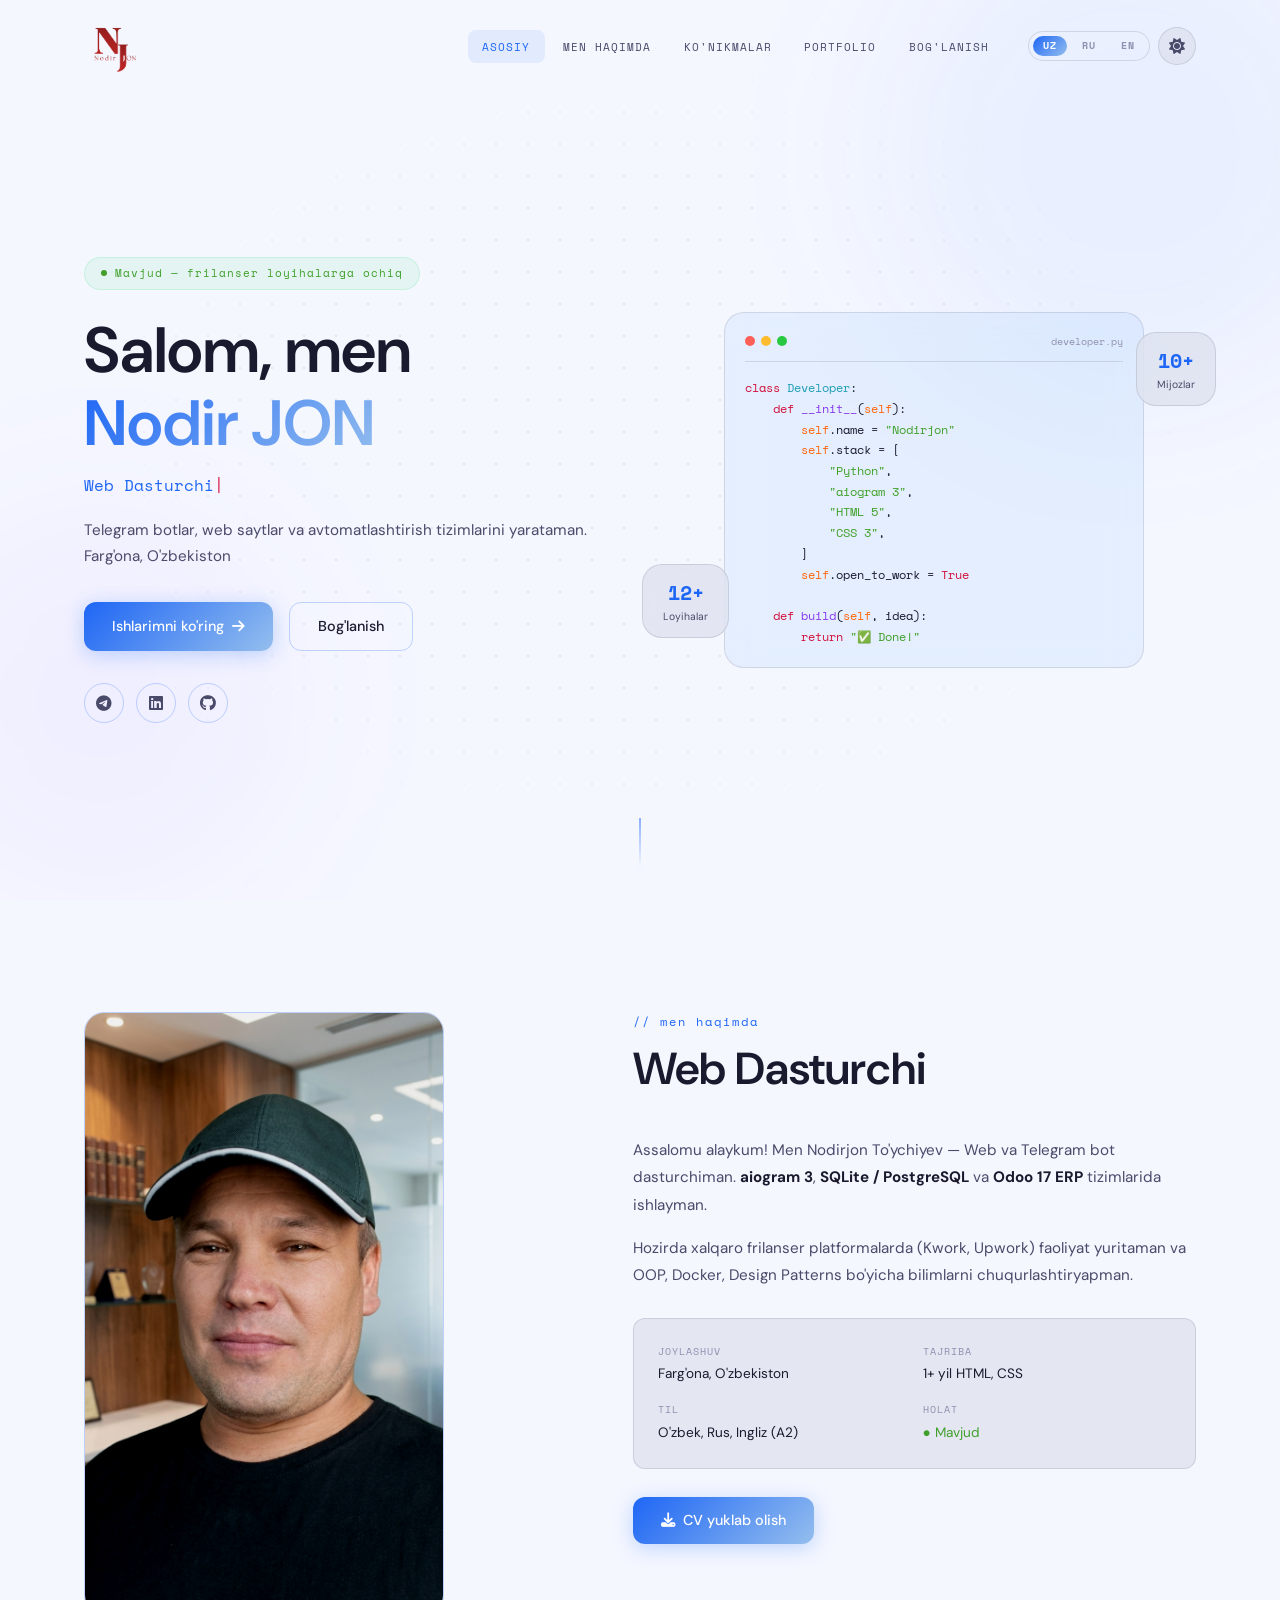
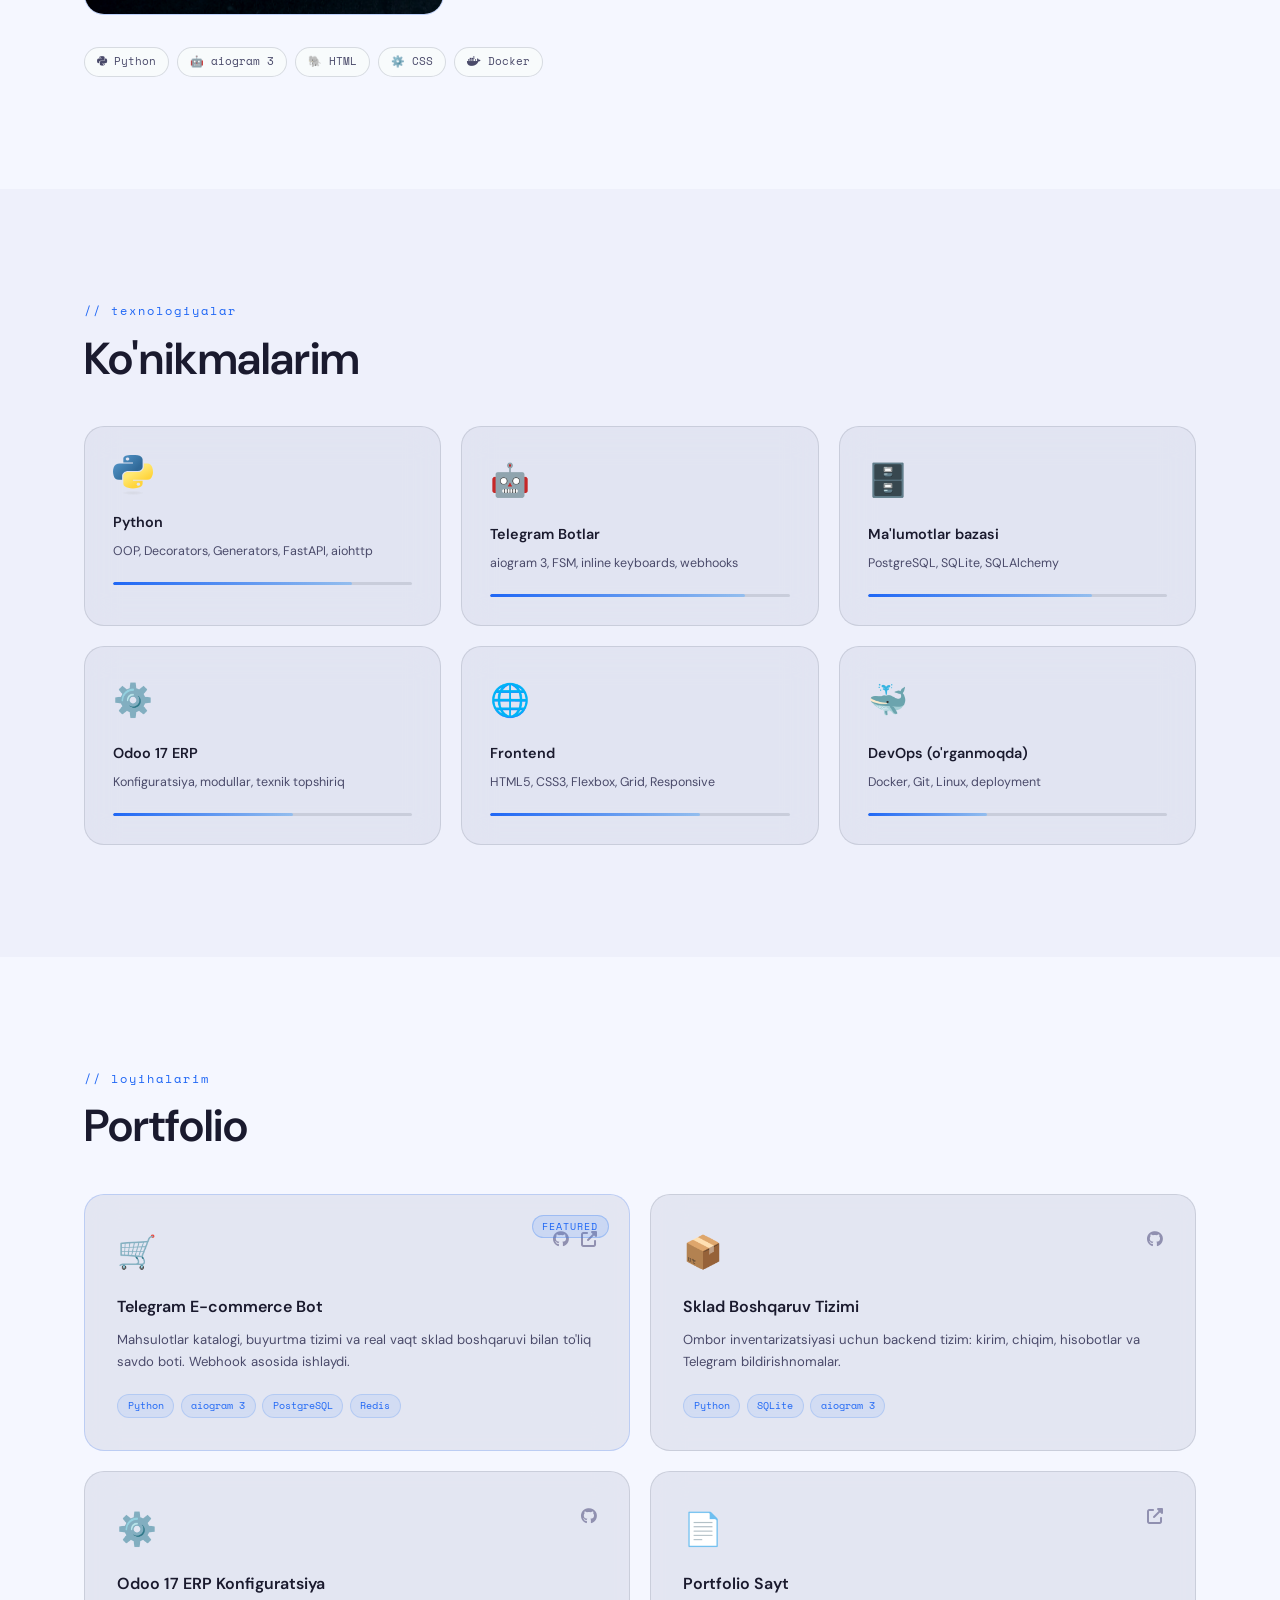
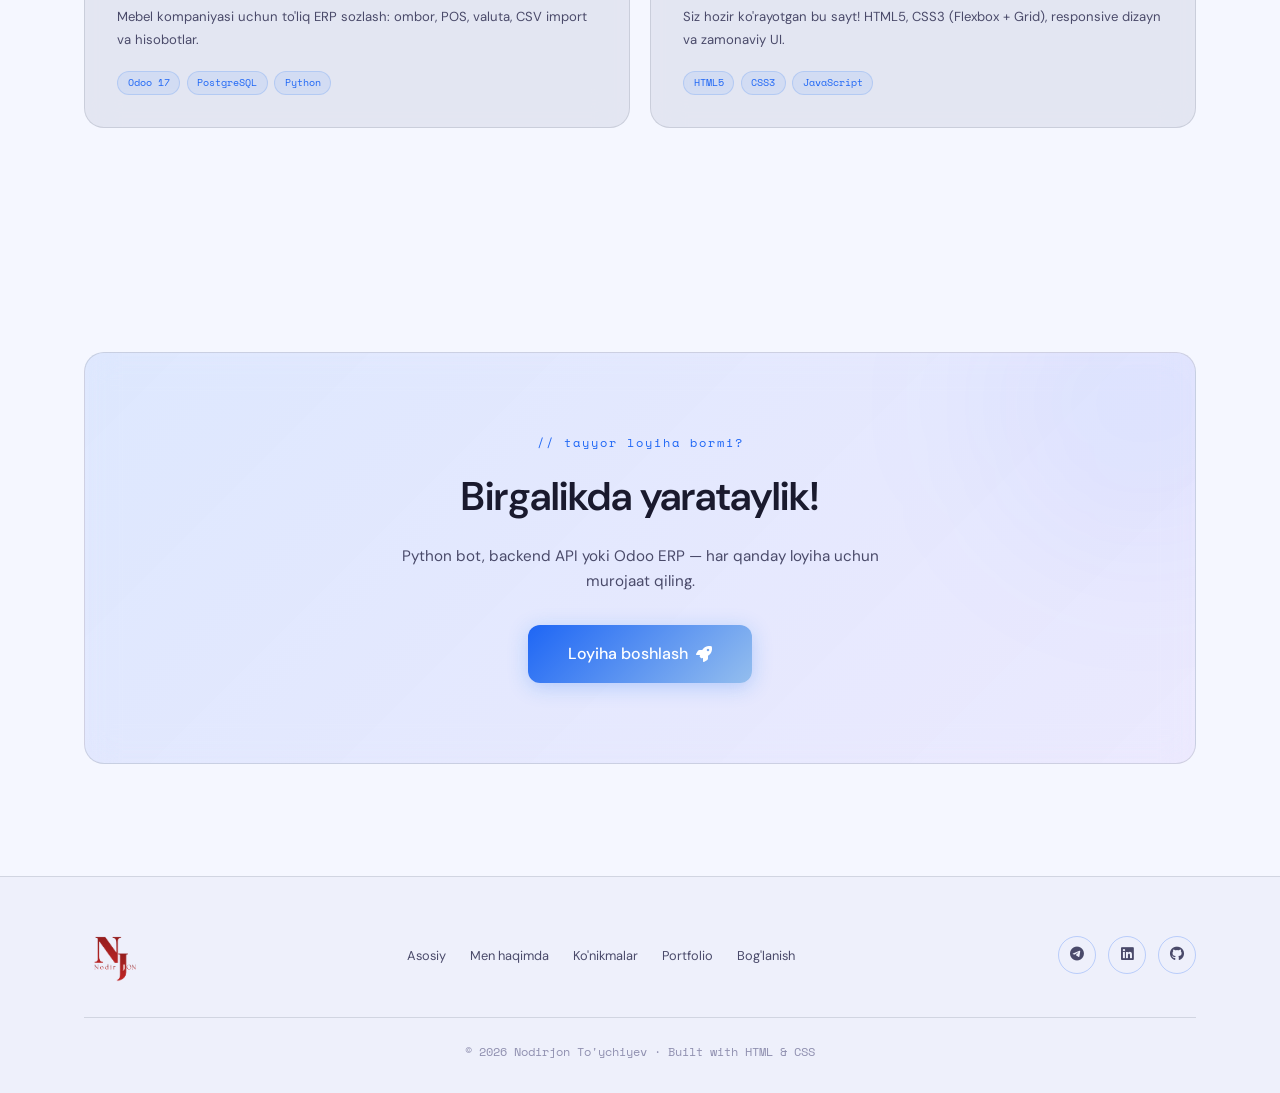
==== index.html @ e6b37dba "Add files via upload" ====
<!DOCTYPE html>
<html lang="uz">
<head>
    <meta charset="UTF-8">
    <meta name="viewport" content="width=device-width, initial-scale=1.0">
    <meta name="description" content="Nodirjon To'ychiyev — Python Backend va Telegram Bot Developer.">
    <title>Nodirjon | Python Developer</title>
    <link rel="preconnect" href="https://fonts.googleapis.com">
    <link href="https://fonts.googleapis.com/css2?family=Space+Mono:wght@400;700&family=DM+Sans:wght@300;400;500;600&display=swap" rel="stylesheet">
    <link rel="stylesheet" href="https://cdnjs.cloudflare.com/ajax/libs/font-awesome/6.5.1/css/all.min.css">
    <link rel="stylesheet" href="./css/shared.css">
    <link rel="stylesheet" href="./css/main.css">
    <link rel="stylesheet" href="./css/i18n.css">
</head>
<body>

<!-- ===== HEADER ===== -->
<header class="main-header" id="header">
    <div class="container">
        <a href="index.html" class="brand">
           <img class="logo-img" src="/images/oqlogo.png" alt="Logo">
        </a>

        <button class="hamburger" aria-label="Menu" id="hamburger">
            <span></span><span></span><span></span>
        </button>

        <nav class="main-nav" id="mainNav">
            <ul>
                <li><a href="#hero"      class="nav-link active" data-i18n="nav_home"></a></li>
                <li><a href="#about"     class="nav-link" data-i18n="nav_about"></a></li>
                <li><a href="#skills"    class="nav-link" data-i18n="nav_skills"></a></li>
                <li><a href="#portfolio" class="nav-link" data-i18n="nav_portfolio"></a></li>
                <li><a href="contact.html" class="nav-link" data-i18n="nav_contact"></a></li>
            </ul>
            <!-- Language switcher -->
            <div class="lang-switcher">
                <button class="lang-btn" data-lang="uz">UZ</button>
                <button class="lang-btn" data-lang="ru">RU</button>
                <button class="lang-btn" data-lang="en">EN</button>
            </div>
            <button class="theme-toggle" aria-label="Mavzuni almashtirish">
                <i class="fas fa-sun icon-sun"></i>
                <i class="fas fa-moon icon-moon"></i>
            </button>
        </nav>
    </div>
</header>

<!-- ===== HERO ===== -->
<section id="hero" class="hero">
    <div class="hero__grid" aria-hidden="true"></div>
    <div class="orb orb--blue" aria-hidden="true"></div>
    <div class="orb orb--pink" aria-hidden="true"></div>

    <div class="container">
        <div class="hero__content">
            <p class="hero__tag">
                <span class="tag-dot"></span>
                <span data-i18n="hero_tag"></span>
            </p>
            <h1 class="hero__title">
                <span data-i18n="hero_greeting"></span><br>
                <span class="hero__name">Nodir JON</span>
            </h1>
            <p class="hero__role">
                <span class="typed-text"></span><span class="cursor">|</span>
            </p>
            <p class="hero__desc">
                <span data-i18n="hero_desc"></span><br>
                <span data-i18n="hero_location"></span>
            </p>
            <div class="hero__actions">
                <a href="#portfolio" class="btn btn--primary">
                    <span data-i18n="hero_btn_work"></span>
                    <i class="fas fa-arrow-right"></i>
                </a>
                <a href="contact.html" class="btn btn--ghost" data-i18n="hero_btn_contact"></a>
            </div>
            <div class="hero__socials">
                <a href="https://t.me/tuychiev_blog" aria-label="Telegram" class="social-icon"><i class="fab fa-telegram"></i></a>
                <a href="https://www.linkedin.com/in/nodirjon-tuychiyev/" aria-label="linkedin" class="social-icon"><i class="fab fa-linkedin"></i></a>
                <a href="https://github.com/Nodirjon77" aria-label="GitHub" class="social-icon"><i class="fab fa-github"></i></a>
            </div>
        </div>

        <div class="hero__visual">
            <div class="hero__card glass-card">
                <div class="code-window">
                    <div class="code-window__bar">
                        <span class="dot dot--red"></span>
                        <span class="dot dot--yellow"></span>
                        <span class="dot dot--green"></span>
                        <span class="code-window__title">developer.py</span>
                    </div>
                    <pre class="code-block"><span class="c-keyword">class</span> <span class="c-class">Developer</span>:
    <span class="c-keyword">def</span> <span class="c-fn">__init__</span>(<span class="c-param">self</span>):
        <span class="c-param">self</span>.name = <span class="c-str">"Nodirjon"</span>
        <span class="c-param">self</span>.stack = [
            <span class="c-str">"Python"</span>,
            <span class="c-str">"aiogram 3"</span>,
            <span class="c-str">"HTML 5"</span>,
            <span class="c-str">"CSS 3"</span>,
        ]
        <span class="c-param">self</span>.open_to_work = <span class="c-keyword">True</span>

    <span class="c-keyword">def</span> <span class="c-fn">build</span>(<span class="c-param">self</span>, idea):
        <span class="c-keyword">return</span> <span class="c-str">"✅ Done!"</span></pre>
                </div>
            </div>
            <div class="stat-pill stat-pill--1 glass-card">
                <span class="stat-pill__num">12+</span>
                <span class="stat-pill__label" data-i18n="stat_projects"></span>
            </div>
            <div class="stat-pill stat-pill--2 glass-card">
                <span class="stat-pill__num">10+</span>
                <span class="stat-pill__label" data-i18n="stat_clients"></span>
            </div>
        </div>
    </div>

    <a href="#about" class="scroll-hint" aria-label="Scroll down">
        <span class="scroll-hint__line"></span>
    </a>
</section>

<!-- ===== ABOUT ===== -->
<section id="about" class="about section-gap">
    <div class="container">
        <div class="about__inner">
            <div class="about__image-col">
                <div class="about__img-wrapper">
                    <img src="./images/me.png.png" alt="Nodirjon To'ychiyev" loading="lazy">
                    <div class="about__img-accent" aria-hidden="true"></div>
                </div>
                <div class="tech-badges">
                    <span class="badge"><i class="fab fa-python"></i> Python</span>
                    <span class="badge">🤖 aiogram 3</span>
                    <span class="badge">🐘 HTML</span>
                    <span class="badge">⚙️ CSS</span>
                    <span class="badge"><i class="fab fa-docker"></i> Docker</span>
                </div>
            </div>

            <div class="about__text-col">
                <p class="section-label" data-i18n="about_label"></p>
                <h2 class="section-title" data-i18n="about_title"></h2>
                <p class="about__desc" data-i18n="about_p1"></p>
                <p class="about__desc" data-i18n="about_p2"></p>

                <div class="about__details">
                    <div class="about__detail">
                        <span class="detail-label" data-i18n="about_loc_label"></span>
                        <span class="detail-value" data-i18n="about_loc_val"></span>
                    </div>
                    <div class="about__detail">
                        <span class="detail-label" data-i18n="about_exp_label"></span>
                        <span class="detail-value" data-i18n="about_exp_val"></span>
                    </div>
                    <div class="about__detail">
                        <span class="detail-label" data-i18n="about_lang_label"></span>
                        <span class="detail-value" data-i18n="about_lang_val"></span>
                    </div>
                    <div class="about__detail">
                        <span class="detail-label" data-i18n="about_status_label"></span>
                        <span class="detail-value status-open" data-i18n="about_status_val"></span>
                    </div>
                </div>

                <a href="/files/cv_Nodir_Jon.pdf" class="btn btn--primary" download>
                    <i class="fas fa-download"></i>
                    <span data-i18n="about_cv_btn"></span>
                </a>
            </div>
        </div>
    </div>
</section>

<!-- ===== SKILLS ===== -->
<section id="skills" class="skills section-gap">
    <div class="container">
        <p class="section-label" data-i18n="skills_label"></p>
        <h2 class="section-title" data-i18n="skills_title"></h2>
        <div class="skills__grid">
            <div class="skill-card glass-card">
                <div class="skill-card__icon">
                    <img src="./images/python-logo.svg" width="40" height="40" alt="Python">
                </div>
                <h3 class="skill-card__title" data-i18n="skill_py_title"></h3>
                <p class="skill-card__desc" data-i18n="skill_py_desc"></p>
                <div class="skill-bar"><div class="skill-bar__fill" style="--pct:80%"></div></div>
            </div>
            <div class="skill-card glass-card">
                <div class="skill-card__icon">🤖</div>
                <h3 class="skill-card__title" data-i18n="skill_tg_title"></h3>
                <p class="skill-card__desc" data-i18n="skill_tg_desc"></p>
                <div class="skill-bar"><div class="skill-bar__fill" style="--pct:85%"></div></div>
            </div>
            <div class="skill-card glass-card">
                <div class="skill-card__icon">🗄️</div>
                <h3 class="skill-card__title" data-i18n="skill_db_title"></h3>
                <p class="skill-card__desc" data-i18n="skill_db_desc"></p>
                <div class="skill-bar"><div class="skill-bar__fill" style="--pct:75%"></div></div>
            </div>
            <div class="skill-card glass-card">
                <div class="skill-card__icon">⚙️</div>
                <h3 class="skill-card__title" data-i18n="skill_odoo_title"></h3>
                <p class="skill-card__desc" data-i18n="skill_odoo_desc"></p>
                <div class="skill-bar"><div class="skill-bar__fill" style="--pct:60%"></div></div>
            </div>
            <div class="skill-card glass-card">
                <div class="skill-card__icon">🌐</div>
                <h3 class="skill-card__title" data-i18n="skill_fe_title"></h3>
                <p class="skill-card__desc" data-i18n="skill_fe_desc"></p>
                <div class="skill-bar"><div class="skill-bar__fill" style="--pct:70%"></div></div>
            </div>
            <div class="skill-card glass-card">
                <div class="skill-card__icon">🐳</div>
                <h3 class="skill-card__title" data-i18n="skill_dev_title"></h3>
                <p class="skill-card__desc" data-i18n="skill_dev_desc"></p>
                <div class="skill-bar"><div class="skill-bar__fill" style="--pct:40%"></div></div>
            </div>
        </div>
    </div>
</section>

<!-- ===== PORTFOLIO ===== -->
<section id="portfolio" class="portfolio section-gap">
    <div class="container">
        <p class="section-label" data-i18n="portfolio_label"></p>
        <h2 class="section-title" data-i18n="portfolio_title"></h2>
        <div class="portfolio__grid">
            <article class="project-card glass-card project-card--featured">
                <div class="project-card__badge">Featured</div>
                <div class="project-card__top">
                    <div class="project-card__icon">🛒</div>
                    <div class="project-card__links">
                        <a href="https://github.com/Nodirjon77/telegram_shop_bot.git" aria-label="GitHub"><i class="fab fa-github"></i></a>
                        <a href="#" aria-label="Demo"><i class="fas fa-external-link-alt"></i></a>
                    </div>
                </div>
                <h3 class="project-card__title" data-i18n="p1_title"></h3>
                <p class="project-card__desc" data-i18n="p1_desc"></p>
                <div class="project-card__tags">
                    <span>Python</span><span>aiogram 3</span><span>PostgreSQL</span><span>Redis</span>
                </div>
            </article>

            <article class="project-card glass-card">
                <div class="project-card__top">
                    <div class="project-card__icon">📦</div>
                    <div class="project-card__links">
                        <a href="#" aria-label="GitHub"><i class="fab fa-github"></i></a>
                    </div>
                </div>
                <h3 class="project-card__title" data-i18n="p2_title"></h3>
                <p class="project-card__desc" data-i18n="p2_desc"></p>
                <div class="project-card__tags">
                    <span>Python</span><span>SQLite</span><span>aiogram 3</span>
                </div>
            </article>

            <article class="project-card glass-card">
                <div class="project-card__top">
                    <div class="project-card__icon">⚙️</div>
                    <div class="project-card__links">
                        <a href="#" aria-label="GitHub"><i class="fab fa-github"></i></a>
                    </div>
                </div>
                <h3 class="project-card__title" data-i18n="p3_title"></h3>
                <p class="project-card__desc" data-i18n="p3_desc"></p>
                <div class="project-card__tags">
                    <span>Odoo 17</span><span>PostgreSQL</span><span>Python</span>
                </div>
            </article>

            <article class="project-card glass-card">
                <div class="project-card__top">
                    <div class="project-card__icon">📄</div>
                    <div class="project-card__links">
                        <a href="#" aria-label="Demo"><i class="fas fa-external-link-alt"></i></a>
                    </div>
                </div>
                <h3 class="project-card__title" data-i18n="p4_title"></h3>
                <p class="project-card__desc" data-i18n="p4_desc"></p>
                <div class="project-card__tags">
                    <span>HTML5</span><span>CSS3</span><span>JavaScript</span>
                </div>
            </article>
        </div>
    </div>
</section>

<!-- ===== CTA ===== -->
<section class="cta section-gap">
    <div class="container">
        <div class="cta__inner glass-card">
            <div class="orb orb--blue orb--small" aria-hidden="true"></div>
            <p class="section-label" data-i18n="cta_label"></p>
            <h2 class="cta__title" data-i18n="cta_title"></h2>
            <p class="cta__desc" data-i18n="cta_desc"></p>
            <a href="contact.html" class="btn btn--primary btn--large">
                <span data-i18n="cta_btn"></span>
                <i class="fas fa-rocket"></i>
            </a>
        </div>
    </div>
</section>

<!-- ===== FOOTER ===== -->
<footer class="footer">
    <div class="container">
        <div class="footer__inner">
            <a href="index.html" class="brand">
                <img class="logo-img" src="/images/oqlogo.png" alt="Logo">
            </a>
            <nav><ul class="footer__nav">
                <li><a href="#hero"        data-i18n="nav_home"></a></li>
                <li><a href="#about"       data-i18n="nav_about"></a></li>
                <li><a href="#skills"      data-i18n="nav_skills"></a></li>
                <li><a href="#portfolio"   data-i18n="nav_portfolio"></a></li>
                <li><a href="contact.html" data-i18n="nav_contact"></a></li>
            </ul></nav>
            <ul class="footer__socials">
                <li><a href="https://t.me/tuychiev_blog" aria-label="Telegram"><i class="fab fa-telegram"></i></a></li>
                <li><a href="https://www.linkedin.com/in/nodirjon-tuychiyev/" aria-label="linkedin"><i class="fab fa-linkedin"></i></a></li>
                <li><a href="#" aria-label="GitHub"><i class="fab fa-github"></i></a></li>
            </ul>
        </div>
        <p class="footer__copy" data-i18n="footer_copy"></p>
    </div>
</footer>

<script src="./js/i18n.js"></script>
<script>
    // Hamburger
    const hamburger = document.getElementById('hamburger');
    const nav = document.getElementById('mainNav');
    hamburger.addEventListener('click', () => {
        nav.classList.toggle('is-open');
        hamburger.classList.toggle('is-active');
        document.body.style.overflow = nav.classList.contains('is-open') ? 'hidden' : '';
    });
    nav.querySelectorAll('a:not(.lang-btn)').forEach(a => {
        a.addEventListener('click', () => {
            nav.classList.remove('is-open');
            hamburger.classList.remove('is-active');
            document.body.style.overflow = '';
        });
    });

    // Header scroll
    window.addEventListener('scroll', () => {
        document.getElementById('header').classList.toggle('scrolled', window.scrollY > 50);
    });

    // Skill bars on scroll
    const obs = new IntersectionObserver(entries => {
        entries.forEach(e => { if (e.isIntersecting) e.target.classList.add('animate'); });
    }, { threshold: 0.3 });
    document.querySelectorAll('.skill-bar__fill').forEach(el => obs.observe(el));
</script>
</body>
</html>
---- css/shared.css ----
/* =============================================
   SHARED.CSS — Dark Theme Portfolio
   Nodirjon To'ychiyev
   ============================================= */

/* ---- Google Fonts + Reset ---- */
*, *::before, *::after { box-sizing: border-box; margin: 0; padding: 0; }

:root {
    /* Colors */
    --bg:          #0e1724;
    --bg-2:        #0d1520;
    --bg-3:        #111c2d;
    --surface:     rgba(255,255,255,0.04);
    --surface-2:   rgba(255,255,255,0.07);
    --border:      rgba(255,255,255,0.15);
    --border-2:    rgba(255,255,255,0.20);

    --blue:        #3b82f6;
    --blue-dark:   #1d4ed8;
    --pink:        #ec4899;
    --cyan:        #22d3ee;
    --green:       #4ade80;

    --text-1:      #f1f5f9;
    --text-2:      #94a3b8;
    --text-3:      #475569;
    --text-4:      #a6b7cf;

    /* Gradients */
    --grad-main:   linear-gradient(135deg, var(--blue) 0%, var(--pink) 100%);
    --grad-subtle: linear-gradient(135deg, rgba(59,130,246,0.15), rgba(236,72,153,0.1));

    /* Typography */
    --font-mono:   'Space Mono', monospace;
    --font-body:   'DM Sans', sans-serif;

    /* Spacing */
    --section-gap: 7rem;

    /* Effects */
    --glass: blur(16px) saturate(180%);
    --radius: 12px;
    --radius-lg: 20px;
    --shadow: 0 8px 32px rgba(0,0,0,0.4);
    --shadow-blue: 0 0 40px rgba(59,130,246,0.15);
}

html { scroll-behavior: smooth; }

body {
    font-family: var(--font-body);
    background-color: var(--bg);
    color: var(--text-1);
    line-height: 1.6;
    overflow-x: hidden;
}

img { display: block; max-width: 100%; }
a { text-decoration: none; color: inherit; transition: all 0.3s ease; }
ul { list-style: none; }

/* ---- Container ---- */
.container {
    width: 100%;
    max-width: 1160px;
    padding: 0 1.5rem;
    margin: 0 auto;
}

/* ---- Section gap ---- */
.section-gap { padding: var(--section-gap) 0; }

/* ---- Section labels ---- */
.section-label {
    font-family: var(--font-mono);
    font-size: 0.75rem;
    color: var(--blue);
    letter-spacing: 2px;
    margin-bottom: 0.75rem;
}

.section-title {
    font-family: var(--font-body);
    font-size: clamp(1.8rem, 4vw, 2.8rem);
    font-weight: 600;
    color: var(--text-1);
    line-height: 1.2;
    margin-bottom: 2.5rem;
}

/* ---- Glass card ---- */
.glass-card {
    background: var(--surface);
    border: 1px solid var(--border);
    backdrop-filter: var(--glass);
    -webkit-backdrop-filter: var(--glass);
    border-radius: var(--radius-lg);
    transition: border-color 0.3s ease, transform 0.3s ease;
}
.glass-card:hover {
    border-color: var(--border-2);
}

/* ---- Buttons ---- */
.btn {
    display: inline-flex;
    align-items: center;
    gap: 0.5rem;
    padding: 0.75rem 1.75rem;
    border-radius: var(--radius);
    font-family: var(--font-body);
    font-size: 0.9rem;
    font-weight: 500;
    cursor: pointer;
    border: none;
    transition: all 0.3s ease;
}
.btn--primary {
    background: var(--grad-main);
    color: #fff;
    box-shadow: 0 4px 20px rgba(59,130,246,0.3);
}
.btn--primary:hover {
    transform: translateY(-2px);
    box-shadow: 0 8px 28px rgba(59,130,246,0.45);
}
.btn--ghost {
    background: transparent;
    color: var(--text-1);
    border: 1px solid var(--border-2);
}
.btn--ghost:hover {
    background: var(--surface-2);
    border-color: var(--blue);
    color: var(--blue);
}
.btn--large {
    padding: 1rem 2.5rem;
    font-size: 1rem;
}

/* ---- Brand logo ---- */
.brand {
    font-family: var(--font-mono);
    font-size: 1.2rem;
    font-weight: 700;
    color: var(--text-1);
}

.brand img {
    width: 60px;
}

.brand__bracket { color: var(--blue); }
.brand__name { color: var(--text-1); }

/* ---- HEADER ---- */
.main-header {
    position: fixed;
    top: 0; left: 0;
    width: 100%;
    z-index: 100;
    padding: 1rem 0;
    transition: all 0.3s ease;
}
.main-header .container {
    display: flex;
    align-items: center;
    justify-content: space-between;
}
.main-header.scrolled {
    background: rgba(8,13,20,0.9);
    backdrop-filter: blur(20px);
    padding: 0.6rem 0;
    border-bottom: 1px solid var(--border);
}

.main-nav ul {
    display: flex;
    gap: 0.25rem;
    align-items: center;
}
.nav-link {
    font-family: var(--font-mono);
    font-size: 0.7rem;
    font-weight: 400;
    color: var(--text-2);
    padding: 0.5rem 0.9rem;
    border-radius: 8px;
    text-transform: uppercase;
    letter-spacing: 1px;
    transition: all 0.25s;
}
.nav-link:hover, .nav-link.active {
    color: var(--blue);
    background: rgba(59,130,246,0.1);
}

/* Hamburger */
.hamburger {
    display: none;
    flex-direction: column;
    gap: 5px;
    background: none;
    border: none;
    cursor: pointer;
    padding: 8px;
    z-index: 110;
}
.hamburger span {
    display: block;
    width: 22px; height: 2px;
    background: var(--text-1);
    border-radius: 2px;
    transition: 0.3s;
}
.hamburger.is-active span:nth-child(1) { transform: rotate(45deg) translate(5px, 5px); }
.hamburger.is-active span:nth-child(2) { opacity: 0; }
.hamburger.is-active span:nth-child(3) { transform: rotate(-45deg) translate(5px, -5px); }

/* ---- FOOTER ---- */
.footer {
    background: var(--bg-2);
    border-top: 1px solid var(--border);
    padding: 3rem 0 2rem;
}
.footer__inner {
    display: flex;
    align-items: center;
    justify-content: space-between;
    flex-wrap: wrap;
    gap: 1.5rem;
    padding-bottom: 2rem;
    border-bottom: 1px solid var(--border);
    margin-bottom: 1.5rem;
}
.footer__nav {
    display: flex;
    gap: 1.5rem;
    flex-wrap: wrap;
}
.footer__nav a {
    font-size: 0.8rem;
    color: var(--text-2);
    transition: color 0.3s;
}
.footer__nav a:hover { color: var(--blue); }

.footer__socials {
    display: flex;
    gap: 0.75rem;
}
.footer__socials a {
    width: 38px; height: 38px;
    display: flex; align-items: center; justify-content: center;
    border-radius: 50%;
    border: 1px solid var(--border-2);
    color: var(--text-2);
    font-size: 0.9rem;
    transition: all 0.3s;
}
.footer__socials a:hover {
    background: var(--grad-main);
    border-color: transparent;
    color: #fff;
}
.footer__copy {
    text-align: center;
    font-size: 0.75rem;
    color: var(--text-3);
    font-family: var(--font-mono);
}

/* ---- Orbs (background glow) ---- */
.orb {
    position: absolute;
    border-radius: 50%;
    filter: blur(80px);
    pointer-events: none;
    z-index: 0;
}
.orb--blue {
    width: 500px; height: 500px;
    background: rgba(59,130,246,0.12);
    top: -100px; right: -100px;
}
.orb--pink {
    width: 400px; height: 400px;
    background: rgba(236,72,153,0.08);
    bottom: 0; left: -100px;
}
.orb--small { width: 300px; height: 300px; }

/* ============================================
   RESPONSIVE
   ============================================ */
@media (max-width: 768px) {
    :root { --section-gap: 4rem; }

    .main-nav {
        display: none;
        position: fixed;
        inset: 0;
        background: var(--bg);
        z-index: 105;
        flex-direction: column;
        justify-content: center;
        align-items: center;
    }
    .main-nav.is-open {
        display: flex;
    }
    .main-nav ul {
        flex-direction: column;
        gap: 1rem;
        text-align: center;
    }
    .nav-link { font-size: 1rem; padding: 0.75rem 2rem; }
    .hamburger { display: flex; }

    .footer__inner {
        flex-direction: column;
        align-items: center;
        text-align: center;
    }
    .footer__nav { justify-content: center; }
}

/* =============================================
   LIGHT THEME
   ============================================= */
[data-theme="light"] {
    --bg:          #f5f7ff;
    --bg-2:        #eef0fb;
    --bg-3:        #e4e8f8;
    --surface:     rgba(221, 225, 238, 0.74);
    --surface-2:   rgba(248, 251, 252, 0.986);
    --border:      rgba(156,160,176,0.35);
    --border-2:    rgba(30,102,245,0.25);

    --blue:        #1e66f5;
    --pink:        #d20f39;
    --mauve:       #8839ef;
    --green:       #40a02b;

    --text-1:      #1a1a2e;
    --text-2:      #4a4a6a;
    --text-3:      #9090b0;
    --text-4:      #8897d1;

    --grad-main:   linear-gradient(135deg, #1e66f5 0%, #94beee 100%);
    --grad-subtle: linear-gradient(135deg, rgba(30,102,245,0.1), rgba(136,57,239,0.07));
    --shadow:      0 8px 32px rgba(76,79,105,0.15);
}

[data-theme="light"] .main-header.scrolled {
    background: rgba(200, 207, 221, 0.432);
}
[data-theme="light"] .main-nav.is-open {
    background: #d2dae9;
}
[data-theme="light"] .hero__grid {
    background-image: radial-gradient(circle, rgba(76,79,105,0.1) 1px, transparent 1px);
}
[data-theme="light"] .c-keyword { color: #d20f39; }
[data-theme="light"] .c-class   { color: #209fb5; }
[data-theme="light"] .c-fn      { color: #8839ef; }
[data-theme="light"] .c-param   { color: #fe640b; }
[data-theme="light"] .c-str     { color: #40a02b; }

/* Logo light rejimda ko'rinishi */

/* CSS da: */
[data-theme="light"] .logo-img {
    content: url('/images/qizil.png');
}

[data-theme="light"] .project-card--featured {
    background: var(--surface);
    border-color: rgba(30,102,245,0.2);
}

[data-theme="light"] .hero__card {
    background: #a0c6f72d;
    border-color: rgba(0,0,0,0.1);
}

[data-theme="light"] .hero {
    background: none;
}

[data-theme="light"] .orb--blue {
    background: rgba(30,102,245,0.05);
}

[data-theme="light"] .orb--pink {
    background: rgba(136,57,239,0.04);
}

/* SweetAlert oynasini umumiy dizayni */
.swal2-popup {
    border-radius: 20px !important; /* Burchaklarni yumshatish */
    font-family: 'Poppins', sans-serif; /* Saytingiz shriftiga moslang */
    padding: 20px;
}

/* "OK" tugmasini chiroyli qilish */
.swal2-styled.swal2-confirm {
    border-radius: 10px !important;
    padding: 10px 30px;
    font-weight: 600;
}
---- css/main.css ----
/* =============================================
   MAIN.CSS — Page-specific styles
   ============================================= */

/* ==================== HERO ==================== */
.hero {
    position: relative;
    min-height: 100vh;
    display: flex;
    align-items: center;
    overflow: hidden;
    padding-top: 80px;
}

/* Dot grid background */
.hero__grid {
    position: absolute;
    inset: 0;
    background-image: radial-gradient(circle, rgba(255,255,255,0.06) 1px, transparent 1px);
    background-size: 32px 32px;
    mask-image: radial-gradient(ellipse at center, black 40%, transparent 80%);
    -webkit-mask-image: radial-gradient(ellipse at center, black 40%, transparent 80%);
}

.hero .container {
    display: grid;
    grid-template-columns: 1fr 1fr;
    gap: 4rem;
    align-items: center;
    position: relative;
    z-index: 1;
}

/* Availability tag */
.hero__tag {
    display: inline-flex;
    align-items: center;
    gap: 0.5rem;
    font-family: var(--font-mono);
    font-size: 0.7rem;
    color: var(--green);
    background: rgba(74,222,128,0.1);
    border: 1px solid rgba(74,222,128,0.2);
    border-radius: 100px;
    padding: 0.4rem 1rem;
    margin-bottom: 1.5rem;
    letter-spacing: 1px;
}
.tag-dot {
    width: 6px; height: 6px;
    background: var(--green);
    border-radius: 50%;
    animation: pulse-green 2s infinite;
}
@keyframes pulse-green {
    0%, 100% { opacity: 1; transform: scale(1); }
    50% { opacity: 0.5; transform: scale(1.4); }
}

.hero__title {
    font-size: clamp(2.5rem, 5vw, 4rem);
    font-weight: 600;
    line-height: 1.15;
    margin-bottom: 0.75rem;
    color: var(--text-1);
}
.hero__name {
    background: var(--grad-main);
    -webkit-background-clip: text;
    -webkit-text-fill-color: transparent;
    background-clip: text;
}

.hero__role {
    font-family: var(--font-mono);
    font-size: 1rem;
    color: var(--blue);
    margin-bottom: 1.25rem;
    min-height: 1.5em;
}
.cursor {
    animation: blink 1s step-end infinite;
    color: var(--pink);
}
@keyframes blink { 50% { opacity: 0; } }

.hero__desc {
    font-size: 0.95rem;
    color: var(--text-2);
    line-height: 1.7;
    margin-bottom: 2rem;
}

.hero__actions {
    display: flex;
    gap: 1rem;
    flex-wrap: wrap;
    margin-bottom: 2rem;
}

.hero__socials {
    display: flex;
    gap: 0.75rem;
}
.social-icon {
    width: 40px; height: 40px;
    display: flex; align-items: center; justify-content: center;
    border-radius: 50%;
    border: 1px solid var(--border-2);
    color: var(--text-2);
    font-size: 1rem;
    transition: all 0.3s;
}
.social-icon:hover {
    color: var(--blue);
    border-color: var(--blue);
    background: rgba(59,130,246,0.1);
    transform: translateY(-3px);
}

/* Hero right column */
.hero__visual {
    position: relative;
    display: flex;
    justify-content: center;
}

/* Code window card */
.hero__card {
    padding: 1.25rem;
    width: 100%;
    max-width: 420px;
    animation: float 6s ease-in-out infinite;
}
@keyframes float {
    0%, 100% { transform: translateY(0); }
    50% { transform: translateY(-12px); }
}

.code-window__bar {
    display: flex;
    align-items: center;
    gap: 6px;
    margin-bottom: 1rem;
    padding-bottom: 0.75rem;
    border-bottom: 1px solid var(--border);
}
.dot { width: 10px; height: 10px; border-radius: 50%; }
.dot--red   { background: #ff5f57; }
.dot--yellow{ background: #febc2e; }
.dot--green { background: #28c840; }
.code-window__title {
    margin-left: auto;
    font-family: var(--font-mono);
    font-size: 0.65rem;
    color: var(--text-3);
}

.code-block {
    font-family: var(--font-mono);
    font-size: 0.72rem;
    line-height: 1.8;
    white-space: pre;
    overflow-x: auto;
}
.c-keyword { color: #f472b6; }
.c-class   { color: #67e8f9; }
.c-fn      { color: #6578d3; }
.c-param   { color: #fb923c; }
.c-str     { color: #4ade80; }

/* Floating stat pills */
.stat-pill {
    position: absolute;
    display: flex;
    flex-direction: column;
    align-items: center;
    padding: 0.75rem 1.25rem;
    text-align: center;
}
.stat-pill--1 { bottom: 30px; left: -30px; animation: float 5s ease-in-out infinite 1s; }
.stat-pill--2 { top: 20px; right: -20px; animation: float 5s ease-in-out infinite 2s; }
.stat-pill__num {
    font-family: var(--font-mono);
    font-size: 1.25rem;
    font-weight: 700;
    color: var(--blue);
}
.stat-pill__label {
    font-size: 0.65rem;
    color: var(--text-2);
    white-space: nowrap;
}

/* Scroll hint */
.scroll-hint {
    position: absolute;
    bottom: 2rem;
    left: 50%;
    transform: translateX(-50%);
    display: flex;
    flex-direction: column;
    align-items: center;
    z-index: 2;
}
.scroll-hint__line {
    width: 1px;
    height: 50px;
    background: linear-gradient(to bottom, var(--blue), transparent);
    animation: scroll-line 2s ease-in-out infinite;
}
@keyframes scroll-line {
    0% { opacity: 0; transform: scaleY(0); transform-origin: top; }
    50% { opacity: 1; transform: scaleY(1); }
    100% { opacity: 0; transform: translateY(10px); }
}

/* ==================== ABOUT ==================== */
.about__inner {
    display: grid;
    grid-template-columns: 1fr 1.2fr;
    gap: 5rem;
    align-items: start;
}

.about__img-wrapper {
    position: relative;
    display: inline-block;
}
.about__img-wrapper img {
    display: block;
    border-radius: var(--radius-lg);
    width: 100%;
    max-width: 360px;
    border: 1px solid var(--border-2);
    transition: filter 0.3s;
    filter: brightness(0.9) contrast(1.1);
}
.about__img-wrapper:hover img { filter: grayscale(0%) brightness(0.9) contrast(1.1); }

.tech-badges {
    display: flex;
    flex-wrap: wrap;
    gap: 0.5rem;
    margin-top: 1.5rem;
}
.badge {
    font-family: var(--font-mono);
    font-size: 0.68rem;
    padding: 0.35rem 0.75rem;
    border-radius: 100px;
    background: var(--surface-2);
    border: 1px solid var(--border);
    color: var(--text-2);
    transition: all 0.3s;
}
.badge:hover {
    border-color: var(--blue);
    color: var(--blue);
}

.about__desc {
    color: var(--text-2);
    font-size: 0.95rem;
    line-height: 1.8;
    margin-bottom: 1rem;
}
.about__desc strong { color: var(--text-1); }

.about__details {
    display: grid;
    grid-template-columns: 1fr 1fr;
    gap: 1rem;
    margin: 1.75rem 0;
    padding: 1.5rem;
    background: var(--surface);
    border: 1px solid var(--border);
    border-radius: var(--radius);
}
.about__detail {
    display: flex;
    flex-direction: column;
    gap: 0.25rem;
}
.detail-label {
    font-family: var(--font-mono);
    font-size: 0.65rem;
    color: var(--text-3);
    text-transform: uppercase;
    letter-spacing: 1px;
}
.detail-value {
    font-size: 0.85rem;
    color: var(--text-1);
}
.status-open { color: var(--green); }

/* ==================== SKILLS ==================== */
.skills { background: var(--bg-2); }

.skills__grid {
    display: grid;
    grid-template-columns: repeat(3, 1fr);
    gap: 1.25rem;
}
.skill-card {
    padding: 1.75rem;
    transition: transform 0.3s, border-color 0.3s;
}
.skill-card:hover {
    transform: translateY(-5px);
    border-color: rgba(59,130,246,0.5);
}
.skill-card__icon {
    font-size: 2rem;
    margin-bottom: 1rem;
}
.skill-card__title {
    font-size: 0.9rem;
    font-weight: 600;
    color: var(--text-1);
    margin-bottom: 0.5rem;
}
.skill-card__desc {
    font-size: 0.78rem;
    color: var(--text-2);
    line-height: 1.6;
    margin-bottom: 1.25rem;
}
.skill-bar {
    height: 3px;
    background: var(--border);
    border-radius: 100px;
    overflow: hidden;
}
.skill-bar__fill {
    height: 100%;
    width: 0;
    background: var(--grad-main);
    border-radius: 100px;
    transition: width 1.2s cubic-bezier(0.25, 0.8, 0.25, 1);
}
.skill-bar__fill.animate { width: var(--pct); }

/* ==================== PORTFOLIO ==================== */
.portfolio__grid {
    display: grid;
    grid-template-columns: repeat(2, 1fr);
    gap: 1.25rem;
}

.project-card {
    padding: 2rem;
    position: relative;
    transition: transform 0.3s, border-color 0.3s;
}
.project-card:hover {
    transform: translateY(-5px);
    border-color: rgba(59,130,246,0.3);
}
.project-card--featured {
    background: linear-gradient(135deg, rgba(59,130,246,0.08), rgba(236,72,153,0.05));
    border-color: rgba(59,130,246,0.2);
}

.project-card__badge {
    position: absolute;
    top: 1.25rem; right: 1.25rem;
    font-family: var(--font-mono);
    font-size: 0.6rem;
    color: var(--blue);
    background: rgba(59,130,246,0.15);
    border: 1px solid rgba(59,130,246,0.3);
    padding: 0.2rem 0.6rem;
    border-radius: 100px;
    text-transform: uppercase;
    letter-spacing: 1px;
}

.project-card__top {
    display: flex;
    justify-content: space-between;
    align-items: flex-start;
    margin-bottom: 1rem;
}
.project-card__icon { font-size: 2rem; }
.project-card__links {
    display: flex;
    gap: 0.75rem;
}
.project-card__links a {
    color: var(--text-3);
    font-size: 1rem;
    transition: color 0.3s;
}
.project-card__links a:hover { color: var(--blue); }

.project-card__title {
    font-size: 1rem;
    font-weight: 600;
    color: var(--text-1);
    margin-bottom: 0.6rem;
}
.project-card__desc {
    font-size: 0.82rem;
    color: var(--text-2);
    line-height: 1.7;
    margin-bottom: 1.25rem;
}
.project-card__tags {
    display: flex;
    flex-wrap: wrap;
    gap: 0.4rem;
}
.project-card__tags span {
    font-family: var(--font-mono);
    font-size: 0.62rem;
    color: var(--blue);
    background: rgba(59,130,246,0.1);
    border: 1px solid rgba(59,130,246,0.2);
    padding: 0.2rem 0.6rem;
    border-radius: 100px;
}

/* ==================== CTA ==================== */
.cta__inner {
    position: relative;
    text-align: center;
    padding: 5rem 2rem;
    overflow: hidden;
    background: var(--grad-subtle);
}
.cta__title {
    font-size: clamp(1.8rem, 4vw, 2.5rem);
    font-weight: 600;
    margin-bottom: 1rem;
}
.cta__desc {
    font-size: 0.95rem;
    color: var(--text-2);
    max-width: 500px;
    margin: 0 auto 2rem;
}

/* ==================== RESPONSIVE ==================== */
@media (max-width: 1024px) {
    .skills__grid { grid-template-columns: repeat(2, 1fr); }
}

@media (max-width: 768px) {
    .hero .container {
        grid-template-columns: 1fr;
        text-align: center;
        gap: 3rem;
    }
    .hero__tag { margin: 0 auto 1.5rem; }
    .hero__actions { justify-content: center; }
    .hero__socials { justify-content: center; }
    .hero__visual { display: none; }

    .about__inner {
        grid-template-columns: 1fr;
        gap: 2.5rem;
    }
    .about__img-wrapper img { max-width: 260px; }
    .about__details { grid-template-columns: 1fr; }

    .skills__grid { grid-template-columns: 1fr; }

    .portfolio__grid { grid-template-columns: 1fr; }

    .stat-pill--1, .stat-pill--2 { display: none; }
}

@media (max-width: 480px) {
    .hero__title { font-size: 2rem; }
    .cta__inner { padding: 3rem 1.25rem; }
}
---- css/i18n.css ----
/* =============================================
   i18n.css — Language switcher
   ============================================= */
.lang-switcher {
    display: flex;
    align-items: center;
    gap: 4px;
    background: rgba(255,255,255,0.05);
    border: 1px solid var(--border);
    border-radius: 100px;
    padding: 4px;
    margin-left: 1.5rem;
}
.lang-btn {
    font-family: var(--font-mono);
    font-size: 0.62rem;
    font-weight: 700;
    letter-spacing: 1px;
    color: var(--text-3);
    background: transparent;
    border: none;
    padding: 0.3rem 0.65rem;
    border-radius: 100px;
    cursor: pointer;
    transition: all 0.25s ease;
    text-transform: uppercase;
    line-height: 1;
}
.lang-btn:hover { color: var(--text-2); background: rgba(255,255,255,0.06); }
.lang-btn.active { background: var(--grad-main); color: #fff; }
.main-nav { display: flex; align-items: center; }
@media (max-width: 768px) {
    .main-nav { display: none; }
    .main-nav.is-open { display: flex; }
}

/* =============================================
   THEME TOGGLE BUTTON
   ============================================= */
.theme-toggle {
    display: flex;
    align-items: center;
    justify-content: center;
    width: 38px;
    height: 38px;
    border-radius: 50%;
    border: 1px solid var(--border);
    background: var(--surface);
    color: var(--text-2);
    cursor: pointer;
    font-size: 1rem;
    margin-left: 0.5rem;
    transition: all 0.3s ease;
    flex-shrink: 0;
}
.theme-toggle:hover {
    border-color: var(--blue);
    color: var(--blue);
}
.theme-toggle .icon-sun  { display: none; }
.theme-toggle .icon-moon { display: inline; }

[data-theme="light"] .theme-toggle .icon-sun  { display: inline; }
[data-theme="light"] .theme-toggle .icon-moon { display: none; }
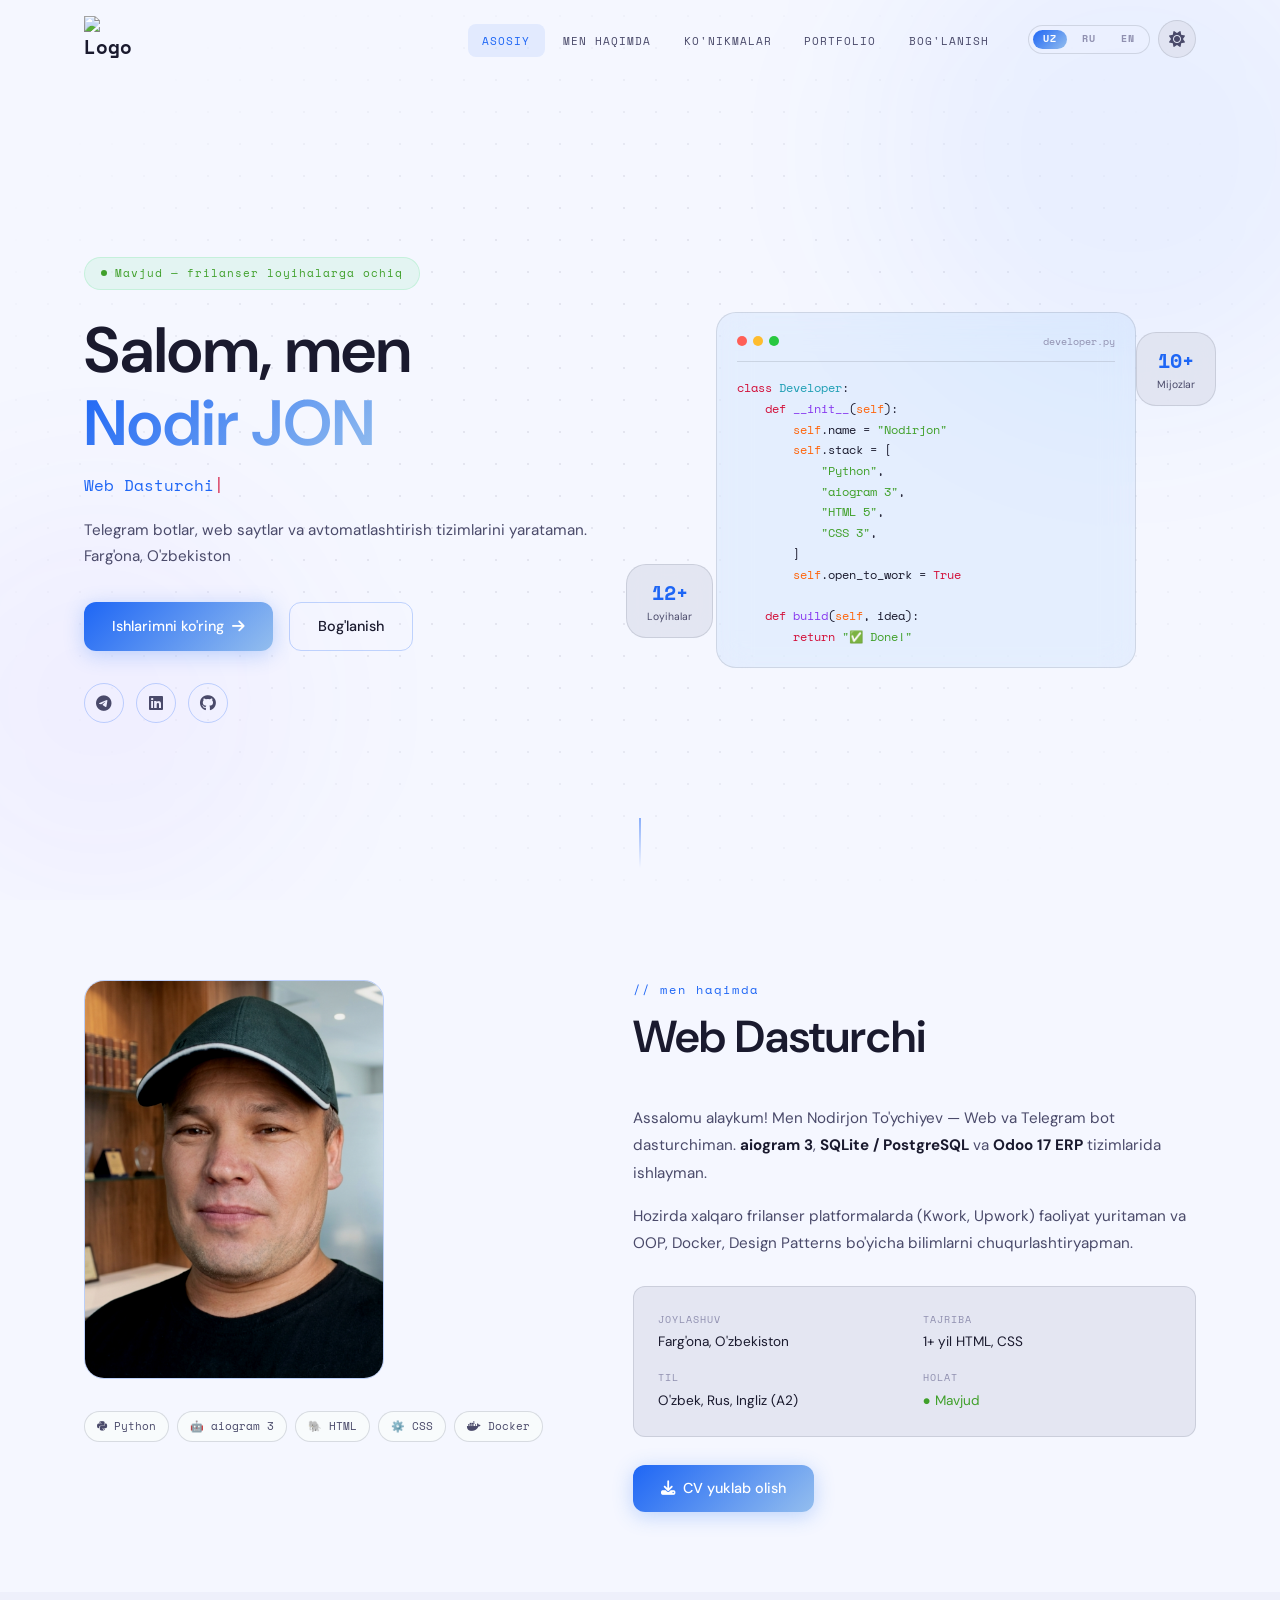
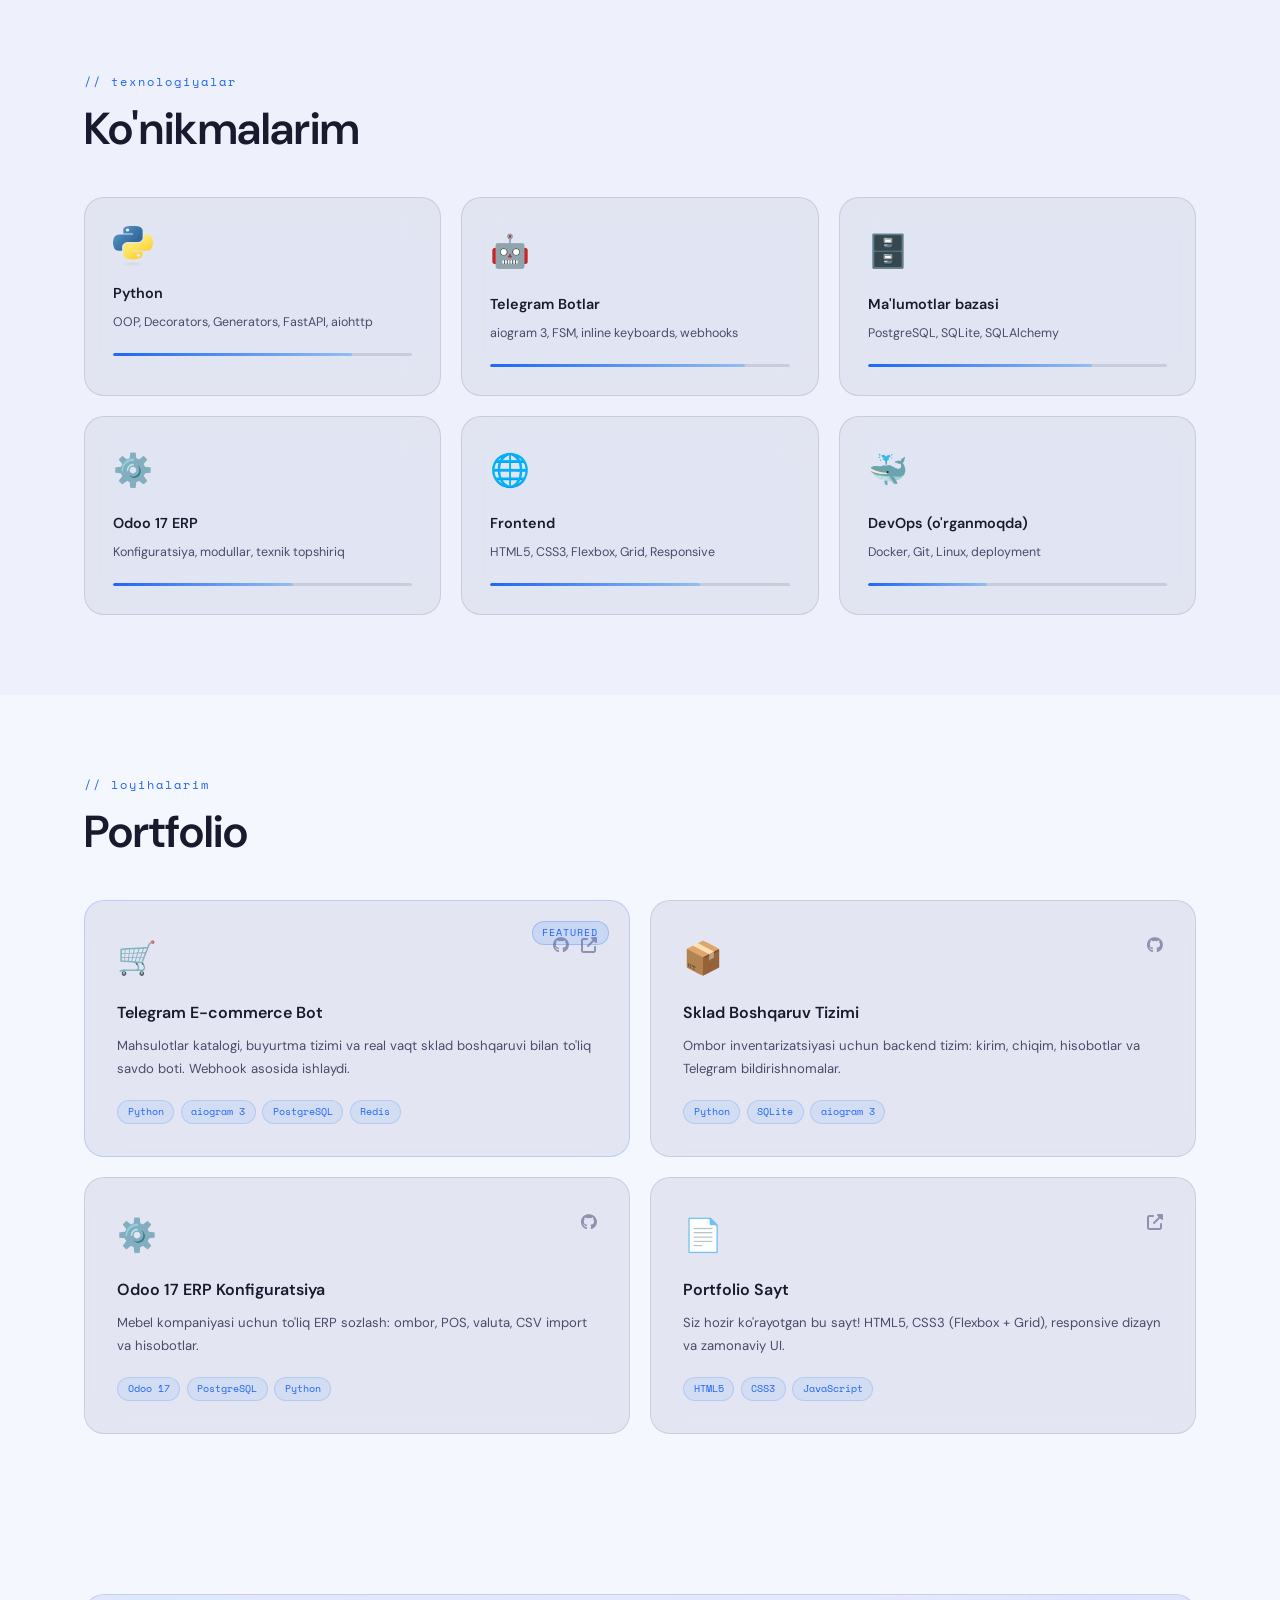
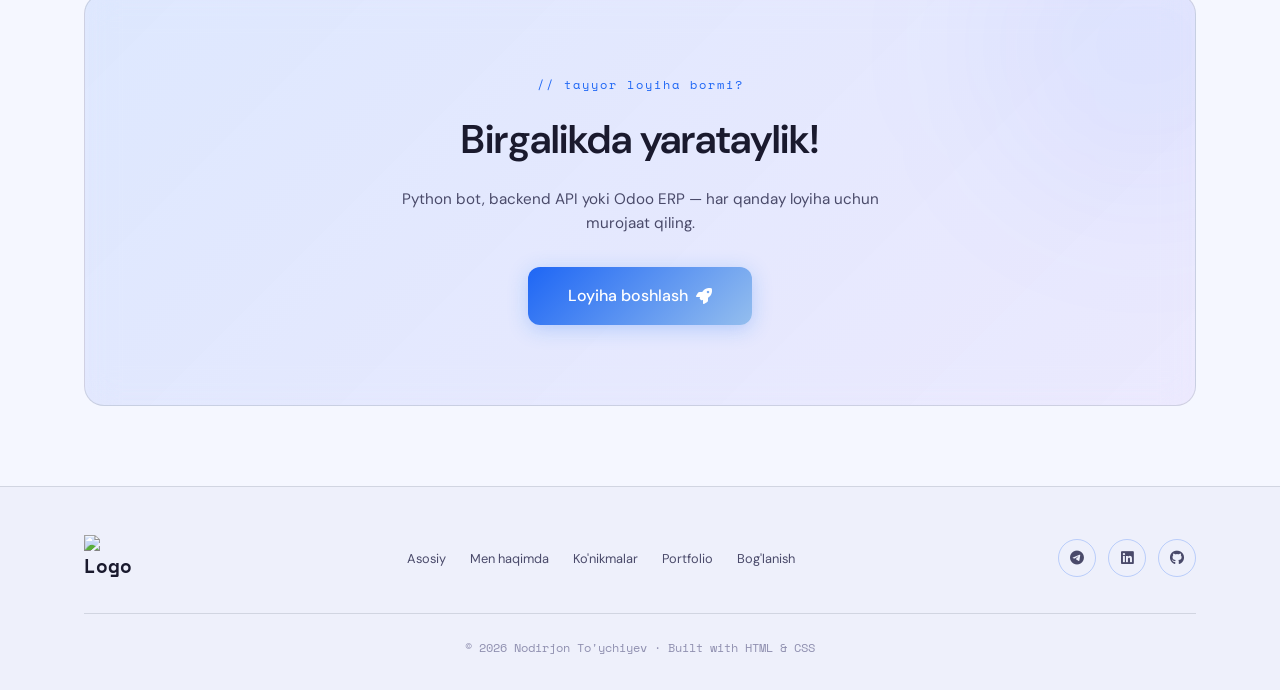
==== commit 3f97b2a7: "Update logo image and fix image source in index.html" ====
--- a/index.html
+++ b/index.html
@@ -18,7 +18,7 @@
 <header class="main-header" id="header">
     <div class="container">
         <a href="index.html" class="brand">
-           <img class="logo-img" src="/images/oqlogo.png" alt="Logo">
+           <img class="logo-img" src="images/qizil.png" alt="Logo">
         </a>
 
         <button class="hamburger" aria-label="Menu" id="hamburger">
@@ -130,7 +130,7 @@
         <div class="about__inner">
             <div class="about__image-col">
                 <div class="about__img-wrapper">
-                    <img src="./images/me.png.png" alt="Nodirjon To'ychiyev" loading="lazy">
+                    <img src="./images/me.png" alt="Nodirjon To'ychiyev" loading="lazy">
                     <div class="about__img-accent" aria-hidden="true"></div>
                 </div>
                 <div class="tech-badges">
@@ -312,7 +312,7 @@
     <div class="container">
         <div class="footer__inner">
             <a href="index.html" class="brand">
-                <img class="logo-img" src="/images/oqlogo.png" alt="Logo">
+                <img class="logo-img" src="images/qizil.png" alt="Logo">
             </a>
             <nav><ul class="footer__nav">
                 <li><a href="#hero"        data-i18n="nav_home"></a></li>
--- a/css/shared.css
+++ b/css/shared.css
@@ -150,6 +150,7 @@
 
 .brand img {
     width: 60px;
+    height: auto;
 }
 
 .brand__bracket { color: var(--blue); }
@@ -296,7 +297,12 @@
    RESPONSIVE
    ============================================ */
 @media (max-width: 768px) {
-    :root { --section-gap: 4rem; }
+    :root { --section-gap: 3.5rem; }
+
+    /* Container yon bo'shliqlarini kamaytirish */
+    .container {
+        padding: 0 1rem;
+    }
 
     .main-nav {
         display: none;
@@ -373,7 +379,7 @@
 
 /* CSS da: */
 [data-theme="light"] .logo-img {
-    content: url('/images/qizil.png');
+    content: url('.https://github.com/Nodirjon77/portfolio/blob/main/images/qizil.png/images/qizil.png');
 }
 
 [data-theme="light"] .project-card--featured {
@@ -410,4 +416,4 @@
     border-radius: 10px !important;
     padding: 10px 30px;
     font-weight: 600;
-}+}
--- a/css/main.css
+++ b/css/main.css
@@ -25,7 +25,7 @@
 .hero .container {
     display: grid;
     grid-template-columns: 1fr 1fr;
-    gap: 4rem;
+    gap: 2rem;
     align-items: center;
     position: relative;
     z-index: 1;
@@ -220,18 +220,21 @@
     display: grid;
     grid-template-columns: 1fr 1.2fr;
     gap: 5rem;
-    align-items: start;
+    align-items: stretch;
 }
 
 .about__img-wrapper {
     position: relative;
     display: inline-block;
+    align-items: center;
 }
 .about__img-wrapper img {
     display: block;
     border-radius: var(--radius-lg);
     width: 100%;
-    max-width: 360px;
+    max-width: 300px;
+    /* Portrait rasmlarda balandlik cheksiz o'smasligi uchun */
+    height: auto;
     border: 1px solid var(--border-2);
     transition: filter 0.3s;
     filter: brightness(0.9) contrast(1.1);
@@ -450,8 +453,10 @@
 @media (max-width: 768px) {
     .hero .container {
         grid-template-columns: 1fr;
-        text-align: center;
-        gap: 3rem;
+        align-items: flex-start;
+        padding-bottom: 3rem;
+        padding-top: 40px;
+        min-height: auto;
     }
     .hero__tag { margin: 0 auto 1.5rem; }
     .hero__actions { justify-content: center; }
@@ -462,7 +467,17 @@
         grid-template-columns: 1fr;
         gap: 2.5rem;
     }
-    .about__img-wrapper img { max-width: 260px; }
+    /* Rasm markazga, balandligi cheklangan */
+    .about__img-wrapper {
+        display: flex;
+        justify-content: center;
+    }
+    .about__img-wrapper img {
+        max-width: 220px;
+        max-height: 260px;
+        object-fit: cover;
+        object-position: top center;
+    }
     .about__details { grid-template-columns: 1fr; }
 
     .skills__grid { grid-template-columns: 1fr; }
@@ -470,9 +485,18 @@
     .portfolio__grid { grid-template-columns: 1fr; }
 
     .stat-pill--1, .stat-pill--2 { display: none; }
+
+    
+    :root {
+        --section-gap: 3rem;   /* 7rem edi */
+    }
 }
 
 @media (max-width: 480px) {
     .hero__title { font-size: 2rem; }
     .cta__inner { padding: 3rem 1.25rem; }
 }
+
+:root {
+    --section-gap: 5rem;   /* 7rem edi */
+}
